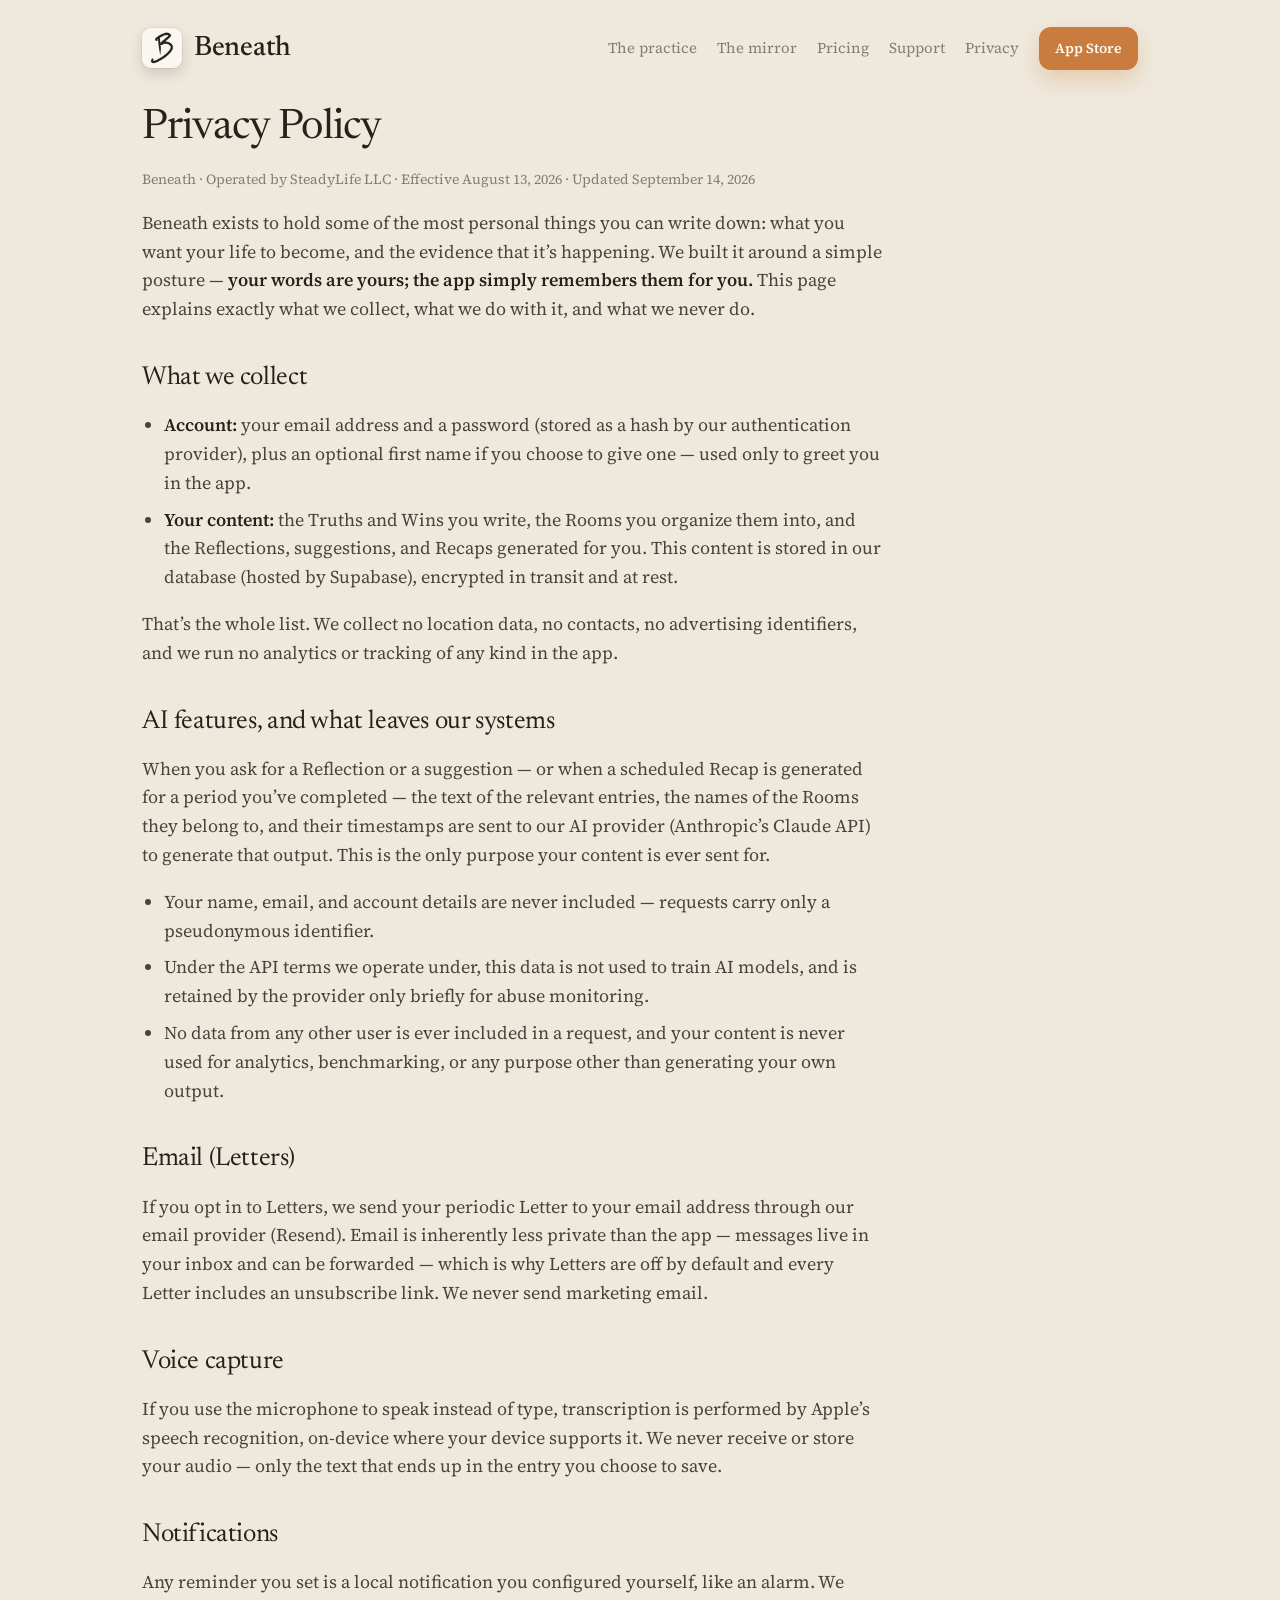
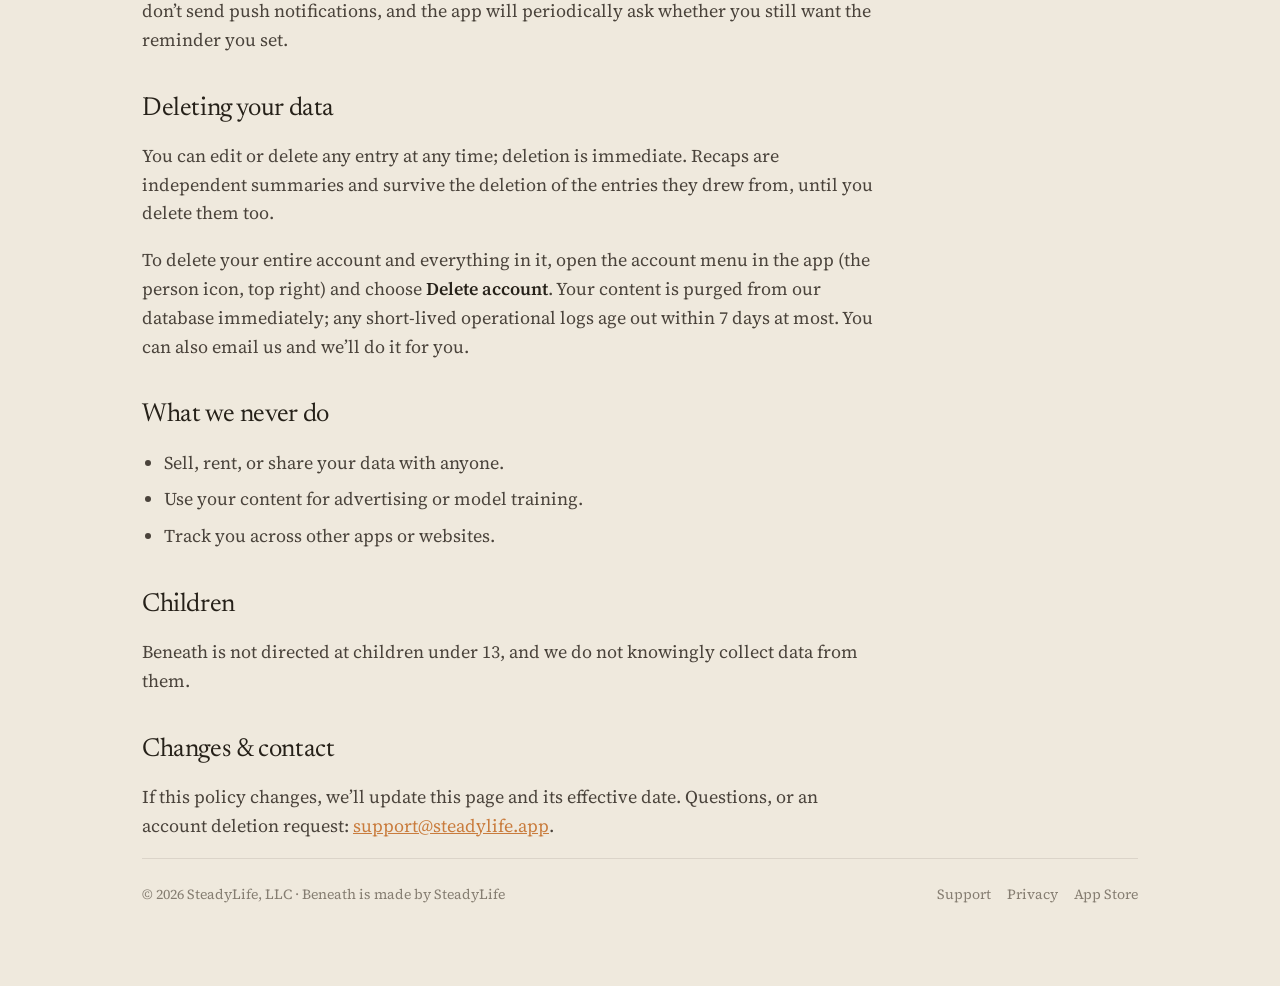
==== privacy.html @ 16140188 "Beneath site: landing, privacy, support Warm cream, paper cards, copper accent, editorial serif — th" ====
<!DOCTYPE html>
<html lang="en">
<head>
  <meta charset="utf-8" />
  <title>Privacy Policy – Beneath</title>
  <meta name="viewport" content="width=device-width, initial-scale=1" />
  <meta name="description" content="Beneath Privacy Policy – what the journal collects, what leaves our systems for AI features, and how to delete everything." />
  <link rel="icon" type="image/png" sizes="32x32" href="/img/favicon-32.png" />
  <link rel="apple-touch-icon" href="/img/apple-touch-icon.png" />
  <link rel="preconnect" href="https://fonts.googleapis.com" />
  <link rel="preconnect" href="https://fonts.gstatic.com" crossorigin />
  <link href="https://fonts.googleapis.com/css2?family=Newsreader:ital,opsz,wght@0,6..72,400;0,6..72,500;1,6..72,400&family=Source+Serif+4:ital,opsz,wght@0,8..60,400;0,8..60,600;1,8..60,400&display=swap" rel="stylesheet" />
  <link rel="stylesheet" href="/site.css" />
</head>
<body>
  <div class="shell">
    <header>
      <a class="wordmark" href="/">
        <img src="/img/icon-512.png" alt="" width="40" height="40" />
        <span>Beneath</span>
      </a>
      <nav>
        <a href="/#practice">The practice</a>
        <a href="/#mirror">The mirror</a>
        <a href="/#pricing">Pricing</a>
        <a href="/support.html">Support</a>
        <a href="/privacy.html">Privacy</a>
        <a class="btn btn-primary btn-small" href="https://apps.apple.com/app/id6801366688" target="_blank" rel="noopener">App Store</a>
      </nav>
    </header>

    <main class="prose">
      <h1>Privacy Policy</h1>
      <p class="meta">Beneath · Operated by SteadyLife LLC · Effective August 13, 2026 · Updated September 14, 2026</p>
      <p>Beneath exists to hold some of the most personal things you can write down: what you want your life to become, and the evidence that it&rsquo;s happening. We built it around a simple posture — <strong>your words are yours; the app simply remembers them for you.</strong> This page explains exactly what we collect, what we do with it, and what we never do.</p>

      <h2>What we collect</h2>
      <ul>
        <li><strong>Account:</strong> your email address and a password (stored as a hash by our authentication provider), plus an optional first name if you choose to give one — used only to greet you in the app.</li>
        <li><strong>Your content:</strong> the Truths and Wins you write, the Rooms you organize them into, and the Reflections, suggestions, and Recaps generated for you. This content is stored in our database (hosted by Supabase), encrypted in transit and at rest.</li>
      </ul>
      <p>That&rsquo;s the whole list. We collect no location data, no contacts, no advertising identifiers, and we run no analytics or tracking of any kind in the app.</p>

      <h2>AI features, and what leaves our systems</h2>
      <p>When you ask for a Reflection or a suggestion — or when a scheduled Recap is generated for a period you&rsquo;ve completed — the text of the relevant entries, the names of the Rooms they belong to, and their timestamps are sent to our AI provider (Anthropic&rsquo;s Claude API) to generate that output. This is the only purpose your content is ever sent for.</p>
      <ul>
        <li>Your name, email, and account details are never included — requests carry only a pseudonymous identifier.</li>
        <li>Under the API terms we operate under, this data is not used to train AI models, and is retained by the provider only briefly for abuse monitoring.</li>
        <li>No data from any other user is ever included in a request, and your content is never used for analytics, benchmarking, or any purpose other than generating your own output.</li>
      </ul>

      <h2>Email (Letters)</h2>
      <p>If you opt in to Letters, we send your periodic Letter to your email address through our email provider (Resend). Email is inherently less private than the app — messages live in your inbox and can be forwarded — which is why Letters are off by default and every Letter includes an unsubscribe link. We never send marketing email.</p>

      <h2>Voice capture</h2>
      <p>If you use the microphone to speak instead of type, transcription is performed by Apple&rsquo;s speech recognition, on-device where your device supports it. We never receive or store your audio — only the text that ends up in the entry you choose to save.</p>

      <h2>Notifications</h2>
      <p>Any reminder you set is a local notification you configured yourself, like an alarm. We don&rsquo;t send push notifications, and the app will periodically ask whether you still want the reminder you set.</p>

      <h2>Deleting your data</h2>
      <p>You can edit or delete any entry at any time; deletion is immediate. Recaps are independent summaries and survive the deletion of the entries they drew from, until you delete them too.</p>
      <p>To delete your entire account and everything in it, open the account menu in the app (the person icon, top right) and choose <strong>Delete account</strong>. Your content is purged from our database immediately; any short-lived operational logs age out within 7 days at most. You can also email us and we&rsquo;ll do it for you.</p>

      <h2>What we never do</h2>
      <ul>
        <li>Sell, rent, or share your data with anyone.</li>
        <li>Use your content for advertising or model training.</li>
        <li>Track you across other apps or websites.</li>
      </ul>

      <h2>Children</h2>
      <p>Beneath is not directed at children under 13, and we do not knowingly collect data from them.</p>

      <h2>Changes &amp; contact</h2>
      <p>If this policy changes, we&rsquo;ll update this page and its effective date. Questions, or an account deletion request: <a href="mailto:support@steadylife.app">support@steadylife.app</a>.</p>
    </main>

    <footer>
      <div>© 2026 SteadyLife, LLC · Beneath is made by <a href="https://steadylife.app/">SteadyLife</a></div>
      <div class="links">
        <a href="/support.html">Support</a>
        <a href="/privacy.html">Privacy</a>
        <a href="https://apps.apple.com/app/id6801366688" target="_blank" rel="noopener">App Store</a>
      </div>
    </footer>
  </div>
</body>
</html>
---- site.css ----
/* Beneath — the app's own palette: warm cream, paper cards, warm ink, copper. */
:root {
  --cream: #EFE9DD;
  --paper: #FAF7F0;
  --paper-2: #EDE7DA;
  --ink: #262119;
  --ink-2: #857D71;
  --copper: #C97C3D;
  --copper-soft: rgba(201, 124, 61, 0.14);
  --divider: rgba(38, 33, 25, 0.10);
  --radius: 18px;
  --shadow: 0 18px 40px rgba(38, 33, 25, 0.10);
}

* { box-sizing: border-box; }
html { scroll-behavior: smooth; }

body {
  margin: 0;
  background: var(--cream);
  color: var(--ink);
  font-family: "Source Serif 4", "New York", Georgia, "Times New Roman", serif;
  font-size: 18px;
  line-height: 1.6;
  -webkit-font-smoothing: antialiased;
}

a { color: var(--copper); }

.shell { max-width: 1040px; margin: 0 auto; padding: 22px 22px 80px; }

/* --- Header --- */
header {
  display: flex; align-items: center; justify-content: space-between;
  gap: 16px; padding: 4px 0 36px; flex-wrap: wrap;
}
.wordmark {
  display: inline-flex; align-items: center; gap: 12px;
  text-decoration: none; color: var(--ink);
  font-family: "Newsreader", "Source Serif 4", Georgia, serif;
  font-weight: 500; font-size: 28px; letter-spacing: -0.01em;
}
.wordmark img {
  width: 40px; height: 40px; border-radius: 22.5%;
  box-shadow: 0 6px 14px rgba(38, 33, 25, 0.16), 0 0 0 1px rgba(38, 33, 25, 0.06);
}
nav { display: flex; align-items: center; gap: 20px; flex-wrap: wrap; }
nav a {
  color: var(--ink-2); text-decoration: none; font-size: 15px;
  font-family: "Source Serif 4", Georgia, serif;
}
nav a:hover { color: var(--ink); }

/* --- Buttons --- */
.btn {
  display: inline-flex; align-items: center; gap: 8px;
  padding: 12px 20px; border-radius: 12px;
  font-size: 16px; text-decoration: none;
  font-family: "Source Serif 4", Georgia, serif; font-weight: 600;
  border: 1px solid transparent;
  transition: transform 0.08s ease-out, box-shadow 0.08s ease-out, background 0.08s ease-out;
}
.btn-primary { background: var(--copper); color: #FFFDF9; box-shadow: 0 10px 22px rgba(201, 124, 61, 0.28); }
.btn-primary:hover { transform: translateY(-1px); box-shadow: 0 14px 26px rgba(201, 124, 61, 0.34); }
.btn-ghost { background: var(--paper); color: var(--ink); border-color: var(--divider); }
.btn-ghost:hover { background: #fff; }
.btn-small { padding: 9px 15px; font-size: 14px; }

/* --- Hero --- */
.hero {
  display: grid; grid-template-columns: minmax(0, 1.05fr) minmax(0, 0.95fr);
  gap: 40px; align-items: center; margin-bottom: 72px;
}
@media (max-width: 860px) { .hero { grid-template-columns: minmax(0, 1fr); } }

.chip {
  display: inline-flex; align-items: center; gap: 8px;
  padding: 5px 11px; border-radius: 999px;
  background: var(--copper-soft); color: var(--copper);
  font-size: 12px; letter-spacing: 0.10em; text-transform: uppercase;
  font-family: "Source Serif 4", Georgia, serif; font-weight: 600;
  margin-bottom: 18px;
}
.chip .dot { width: 7px; height: 7px; border-radius: 50%; background: var(--copper); }

h1 {
  font-family: "Newsreader", "Source Serif 4", Georgia, serif;
  font-weight: 400; font-size: 54px; line-height: 1.04; letter-spacing: -0.02em;
  margin: 0 0 18px;
}
@media (max-width: 600px) { h1 { font-size: 40px; } }
h1 em { font-style: italic; color: var(--copper); }

.lede { font-size: 19px; color: var(--ink-2); max-width: 520px; margin: 0 0 26px; }
.cta-row { display: flex; gap: 12px; flex-wrap: wrap; align-items: center; }
.cta-note { font-size: 14px; color: var(--ink-2); margin-top: 12px; }

.hero-shot img {
  width: 100%; max-width: 400px; display: block; margin: 0 auto;
  border-radius: 28px; box-shadow: var(--shadow);
  border: 1px solid var(--divider); background: var(--paper);
}

/* --- Sections --- */
section { margin-bottom: 72px; }
.eyebrow {
  font-size: 12px; letter-spacing: 0.12em; text-transform: uppercase;
  color: var(--copper); font-weight: 600; margin: 0 0 8px;
}
h2 {
  font-family: "Newsreader", "Source Serif 4", Georgia, serif;
  font-weight: 400; font-size: 36px; line-height: 1.12; letter-spacing: -0.015em;
  margin: 0 0 12px;
}
.sub { color: var(--ink-2); max-width: 620px; margin: 0 0 26px; }

.card {
  background: var(--paper); border: 1px solid var(--divider);
  border-radius: var(--radius); padding: 24px;
  box-shadow: 0 1px 0 rgba(255,255,255,0.6) inset;
}

/* A Truth, quoted */
.truth {
  border-left: 3px solid var(--copper);
  padding: 4px 0 4px 20px; margin: 0 0 24px;
  font-family: "Newsreader", Georgia, serif; font-style: italic; font-size: 22px; line-height: 1.4;
}
.truth small { display: block; font-style: normal; font-family: "Source Serif 4", Georgia, serif; font-size: 13px; color: var(--ink-2); margin-top: 8px; letter-spacing: 0.06em; text-transform: uppercase; }

/* Mirror features */
.mirror { display: grid; grid-template-columns: repeat(2, minmax(0, 1fr)); gap: 16px; }
@media (max-width: 720px) { .mirror { grid-template-columns: minmax(0, 1fr); } }
.mirror h3 { margin: 0 0 6px; font-family: "Newsreader", Georgia, serif; font-weight: 500; font-size: 22px; }
.mirror p { margin: 0; color: var(--ink-2); font-size: 16px; }
.mirror .tag {
  display: inline-block; font-size: 11px; letter-spacing: 0.10em; text-transform: uppercase;
  color: var(--copper); margin-bottom: 10px; font-weight: 600;
}

/* Principles list */
.principles { list-style: none; padding: 0; margin: 0; display: grid; gap: 12px; }
.principles li { display: flex; gap: 14px; align-items: flex-start; color: var(--ink-2); }
.principles li::before { content: "—"; color: var(--copper); flex: 0 0 auto; }
.principles strong { color: var(--ink); font-weight: 600; }

/* Gallery */
.gallery { display: flex; gap: 14px; overflow-x: auto; padding: 4px 4px 12px; scroll-snap-type: x mandatory; }
.gallery a { flex: 0 0 auto; scroll-snap-align: start; }
.gallery img {
  height: 380px; width: auto; display: block; border-radius: 22px;
  border: 1px solid var(--divider); box-shadow: var(--shadow);
}
@media (max-width: 600px) { .gallery img { height: 300px; } }

/* Pricing */
.pricing { display: grid; grid-template-columns: minmax(0, 1fr) minmax(0, 1fr); gap: 28px; align-items: center; }
@media (max-width: 760px) { .pricing { grid-template-columns: minmax(0, 1fr); } }
.price { font-family: "Newsreader", Georgia, serif; font-size: 46px; line-height: 1; letter-spacing: -0.02em; }
.price small { font-size: 18px; color: var(--ink-2); letter-spacing: 0; }
.pricing ul { list-style: none; padding: 0; margin: 16px 0 0; }
.pricing li { display: flex; gap: 10px; align-items: flex-start; margin-bottom: 8px; color: var(--ink-2); font-size: 16px; }
.pricing li::before { content: "·"; color: var(--copper); font-weight: 700; flex: 0 0 auto; }
.fine { font-size: 13px; color: var(--ink-2); }

/* Prose pages */
.prose { max-width: 740px; }
.prose h1 { font-size: 42px; }
.prose h2 { font-size: 26px; margin-top: 40px; }
.prose p, .prose li { color: #4A433B; }
.prose strong { color: var(--ink); font-weight: 600; }
.prose ul { padding-left: 22px; }
.prose li { margin-bottom: 8px; }
.prose .meta { color: var(--ink-2); font-size: 14px; }

/* Forms */
form.support { display: grid; gap: 14px; max-width: 560px; }
form.support label { font-size: 14px; display: grid; gap: 6px; color: var(--ink); font-weight: 600; }
form.support input, form.support textarea {
  font: inherit; font-size: 16px; color: var(--ink);
  background: var(--paper); border: 1px solid var(--divider); border-radius: 12px; padding: 12px 14px;
}
form.support textarea { min-height: 140px; resize: vertical; }
form.support input:focus, form.support textarea:focus { outline: none; border-color: var(--copper); box-shadow: 0 0 0 4px var(--copper-soft); }

/* FAQ */
details { border-top: 1px solid var(--divider); padding: 14px 0; }
details:last-of-type { border-bottom: 1px solid var(--divider); }
summary { cursor: pointer; font-weight: 600; font-size: 17px; list-style: none; display: flex; justify-content: space-between; gap: 16px; }
summary::after { content: "+"; color: var(--copper); }
details[open] summary::after { content: "–"; }
details p { color: var(--ink-2); margin: 10px 0 0; font-size: 16px; }

/* Footer */
footer {
  border-top: 1px solid var(--divider); padding-top: 24px;
  display: flex; justify-content: space-between; gap: 16px; flex-wrap: wrap;
  color: var(--ink-2); font-size: 14px;
}
footer a { color: var(--ink-2); text-decoration: none; }
footer a:hover { color: var(--ink); }
footer .links { display: flex; gap: 16px; flex-wrap: wrap; }
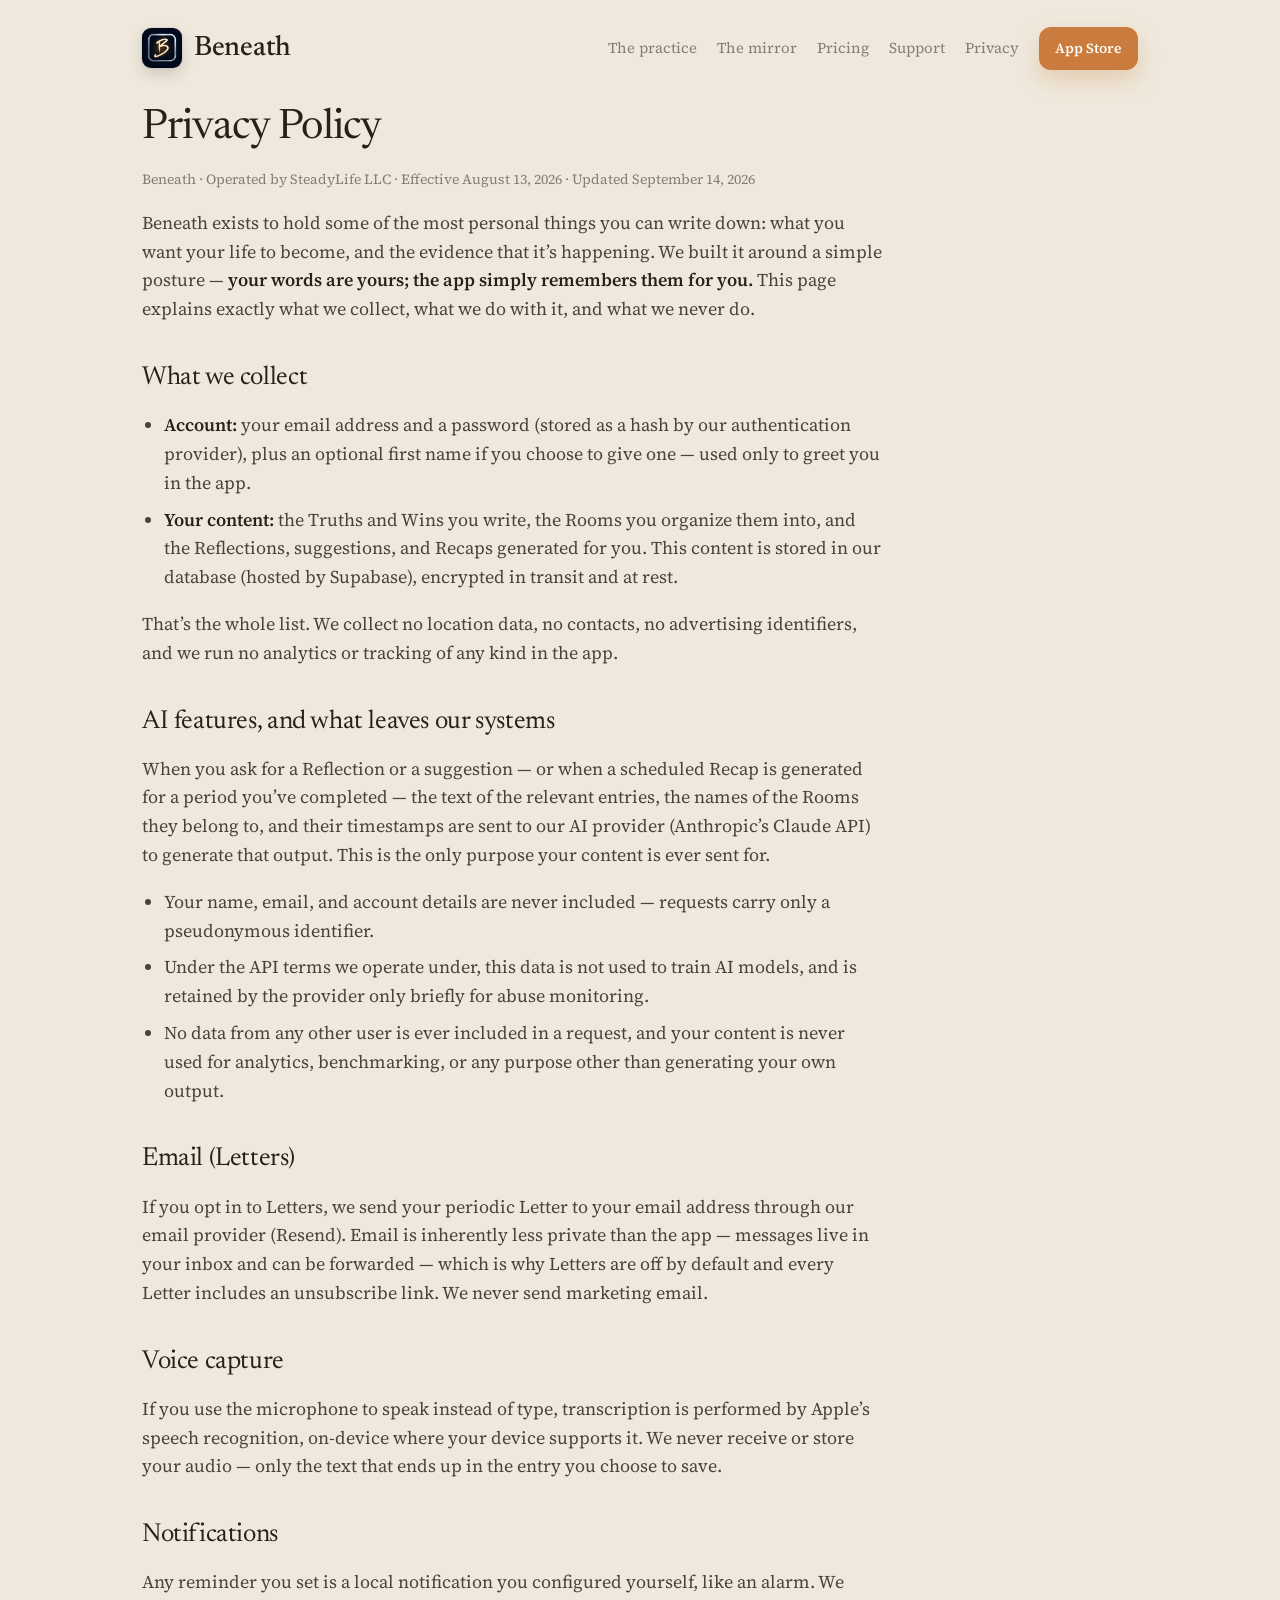
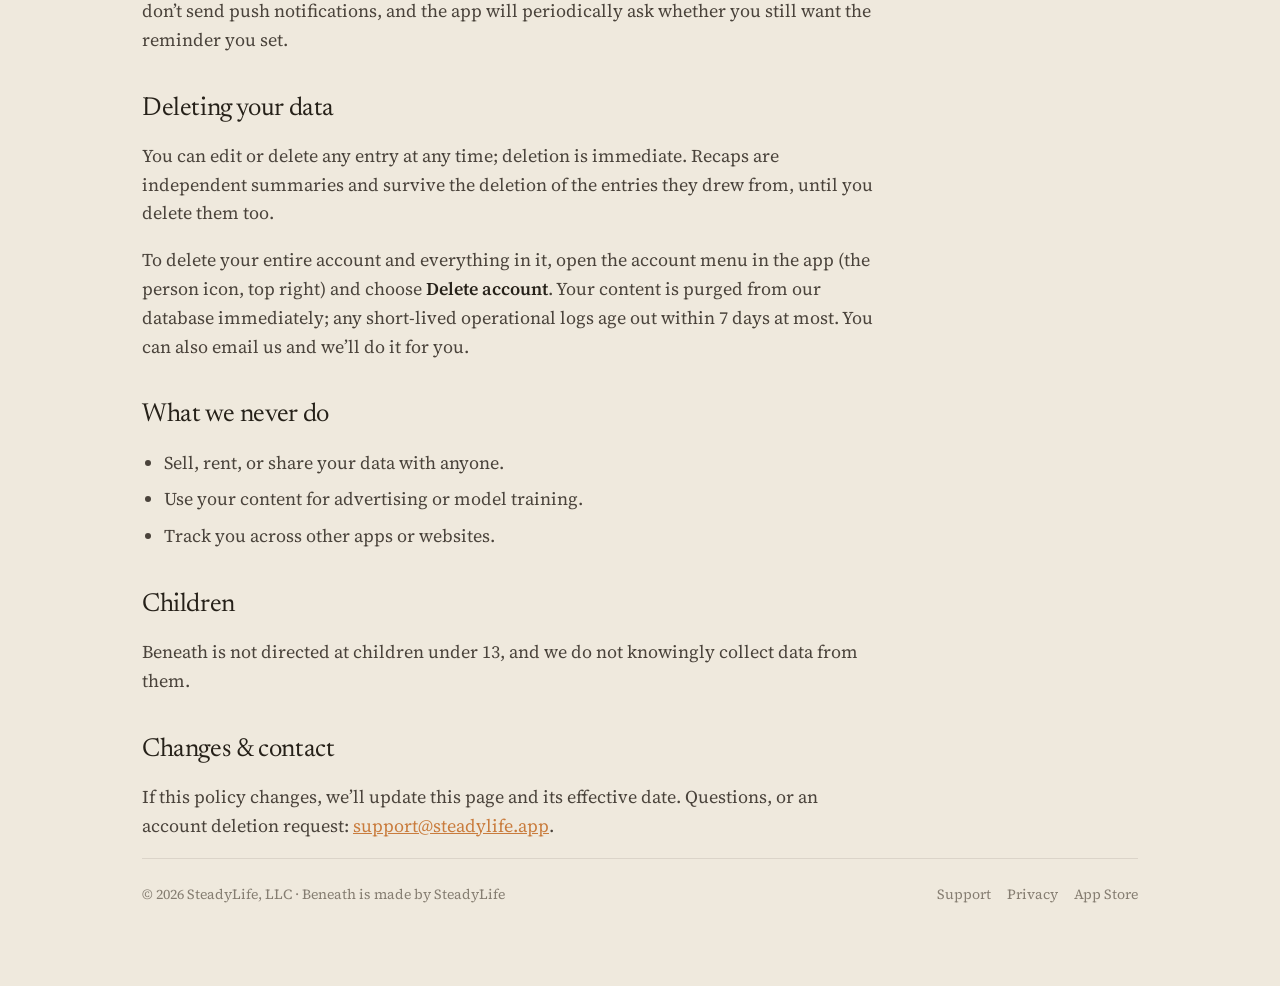
==== commit 77b38dbe: "Refresh Beneath logo and website icons" ====
--- a/privacy.html
+++ b/privacy.html
@@ -5,18 +5,19 @@
   <title>Privacy Policy – Beneath</title>
   <meta name="viewport" content="width=device-width, initial-scale=1" />
   <meta name="description" content="Beneath Privacy Policy – what the journal collects, what leaves our systems for AI features, and how to delete everything." />
-  <link rel="icon" type="image/png" sizes="32x32" href="/img/favicon-32.png" />
-  <link rel="apple-touch-icon" href="/img/apple-touch-icon.png" />
+  <link rel="icon" type="image/png" sizes="32x32" href="/img/favicon-32.png?v=20260921" />
+  <link rel="apple-touch-icon" href="/img/apple-touch-icon.png?v=20260921" />
   <link rel="preconnect" href="https://fonts.googleapis.com" />
   <link rel="preconnect" href="https://fonts.gstatic.com" crossorigin />
   <link href="https://fonts.googleapis.com/css2?family=Newsreader:ital,opsz,wght@0,6..72,400;0,6..72,500;1,6..72,400&family=Source+Serif+4:ital,opsz,wght@0,8..60,400;0,8..60,600;1,8..60,400&display=swap" rel="stylesheet" />
   <link rel="stylesheet" href="/site.css" />
+  <link rel="canonical" href="https://beneath.ink/privacy" />
 </head>
 <body>
   <div class="shell">
     <header>
       <a class="wordmark" href="/">
-        <img src="/img/icon-512.png" alt="" width="40" height="40" />
+        <img src="/img/icon-512.png?v=20260921" alt="" width="40" height="40" />
         <span>Beneath</span>
       </a>
       <nav>
--- a/site.css
+++ b/site.css
@@ -200,3 +200,19 @@
 footer a { color: var(--ink-2); text-decoration: none; }
 footer a:hover { color: var(--ink); }
 footer .links { display: flex; gap: 16px; flex-wrap: wrap; }
+
+/* More from SteadyLife */
+.more-grid { display: grid; grid-template-columns: repeat(4, minmax(0, 1fr)); gap: 14px; }
+@media (max-width: 900px) { .more-grid { grid-template-columns: repeat(2, minmax(0, 1fr)); } }
+@media (max-width: 520px) { .more-grid { grid-template-columns: minmax(0, 1fr); } }
+.more-card {
+  display: grid; gap: 4px; text-decoration: none; color: var(--ink);
+  background: var(--paper); border: 1px solid var(--divider);
+  border-radius: var(--radius); padding: 20px;
+  transition: transform 0.08s ease-out, box-shadow 0.08s ease-out;
+}
+.more-card:hover { transform: translateY(-2px); box-shadow: var(--shadow); }
+.more-card img { width: 56px; height: 56px; border-radius: 22.5%; margin-bottom: 8px; box-shadow: 0 6px 14px rgba(38, 33, 25, 0.16), 0 0 0 1px rgba(38,33,25,0.06); }
+.more-name { font-family: "Newsreader", Georgia, serif; font-weight: 500; font-size: 20px; }
+.more-sub { color: var(--ink-2); font-size: 15px; }
+.more-cta { color: var(--copper); font-weight: 600; font-size: 14px; margin-top: 6px; }
